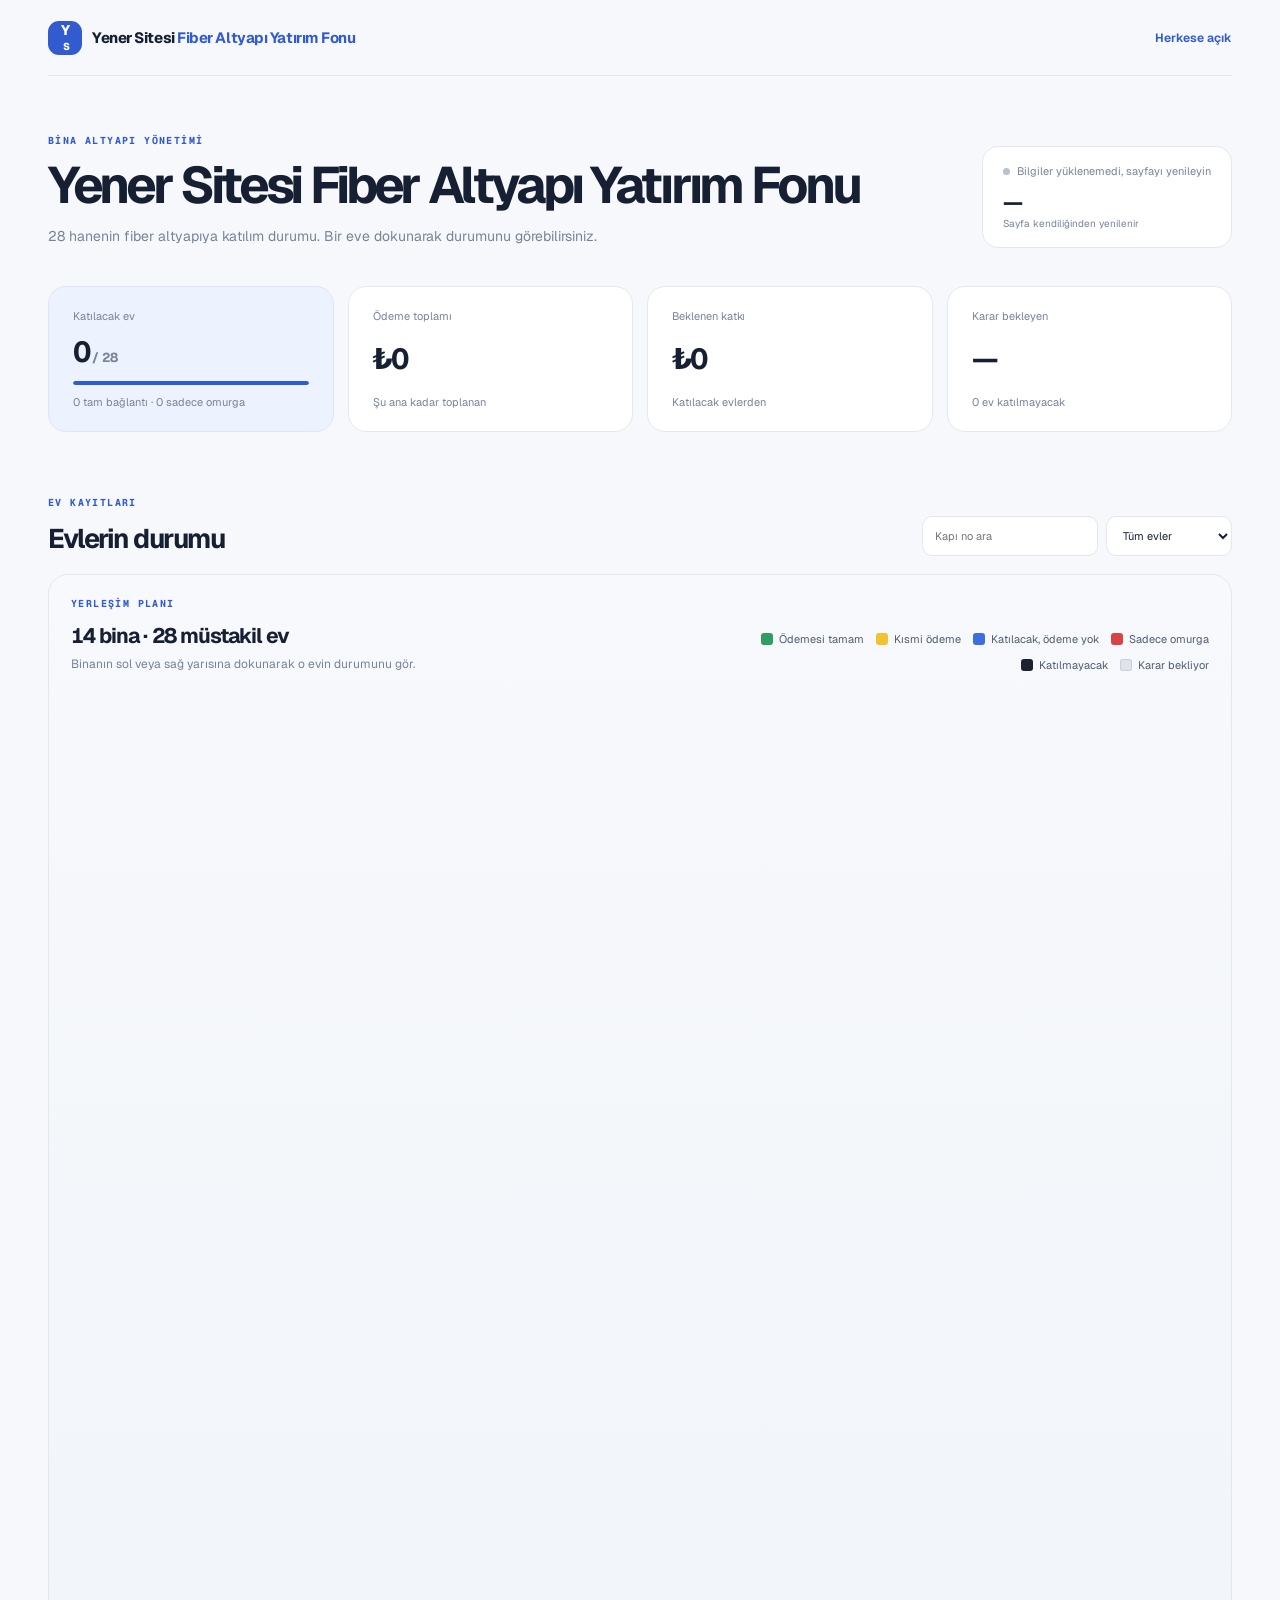
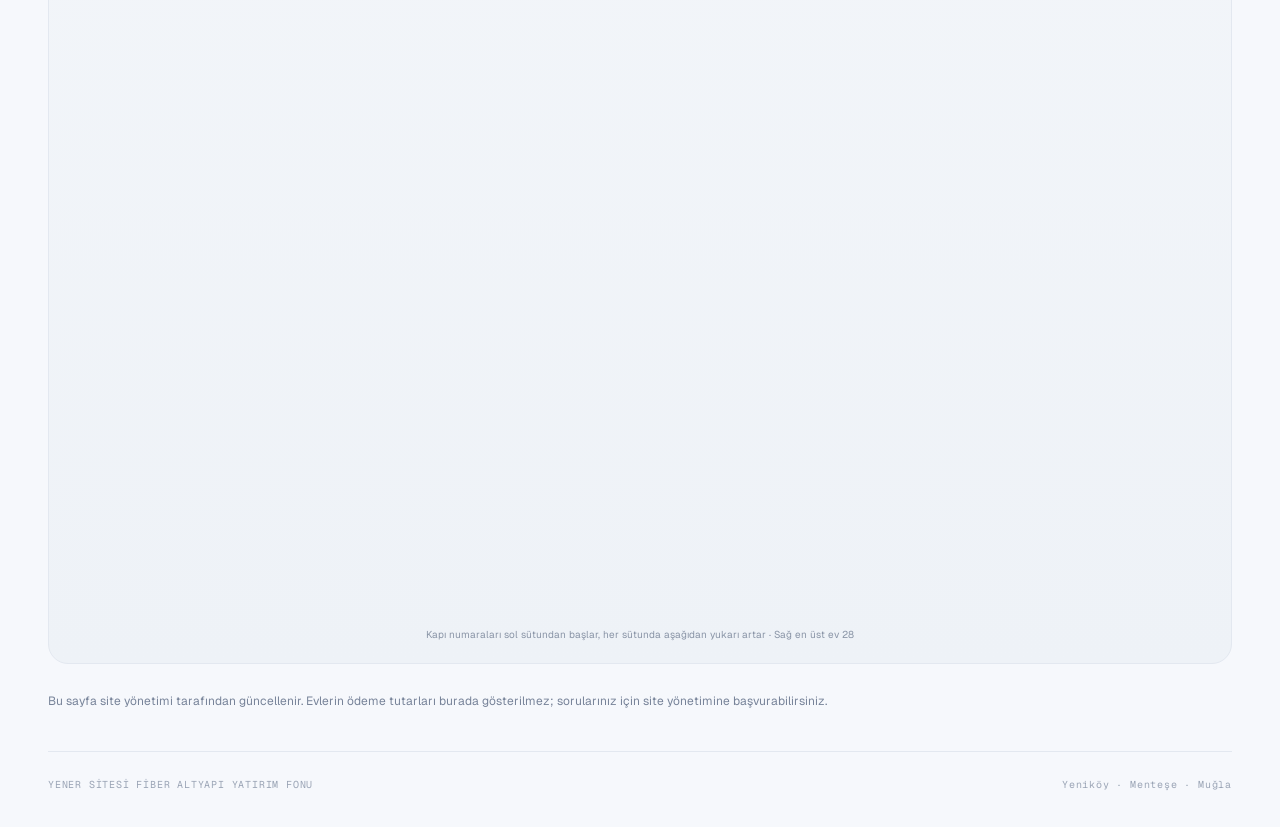
==== index.html @ f3137f31 "Site sayfası ve yönetici paneli: data.json üzerinden canlı güncelleme Co-Authored-By: Claude Opus 5." ====
<!doctype html>
<html lang="tr">
<head>
<meta charset="utf-8">
<meta name="viewport" content="width=device-width,initial-scale=1,viewport-fit=cover">
<title>Yener Sitesi Fiber Katılım Durumu</title>
<meta name="description" content="Yener Sitesi fiber altyapı projesi: 28 hanenin katılım ve ödeme durumu.">
<link rel="preconnect" href="https://fonts.googleapis.com">
<link rel="preconnect" href="https://fonts.gstatic.com" crossorigin>
<link rel="stylesheet" href="https://fonts.googleapis.com/css2?family=Geist:wght@400;500;600;700;800&family=Geist+Mono:wght@500;700&display=swap">
<link rel="stylesheet" href="style.css">

</head>
<body data-mode="public">
<main class="dashboard" id="top">
  <header class="topbar">
    <a class="brand" href="#top"><span class="brand-mark">Y<span>S</span></span><span>Yener Sitesi <b>Fiber Altyapı Yatırım Fonu</b></span></a>
    <div class="top-actions"><span class="mode-chip">Herkese açık</span></div>
  </header>
  <section class="welcome">
    <div>
      <p class="eyebrow">BİNA ALTYAPI YÖNETİMİ</p>
      <h1 id="projectTitle">Yener Sitesi Fiber Altyapı Yatırım Fonu</h1>
      <p class="muted">28 hanenin fiber altyapıya katılım durumu. Bir eve dokunarak durumunu görebilirsiniz.</p>
    </div>
    <div class="welcome-side" aria-live="polite">
      <span class="live-dot wait" id="liveDot"></span><span id="liveText">Yükleniyor…</span>
      <strong id="updatedAt">—</strong>
      <small>Sayfa kendiliğinden yenilenir</small>
    </div>
  </section>
  <section class="metric-grid" aria-label="Özet">
    <article class="metric featured">
      <span>Katılacak ev</span>
      <strong><span id="mJoin">0</span><small> / 28</small></strong>
      <div class="meter"><i id="mMeter"></i></div>
      <small id="mJoinNote">0 tam bağlantı · 0 sadece omurga</small>
    </article>
    <article class="metric"><span>Ödeme toplamı</span><strong id="mPaid">₺0</strong><small>Şu ana kadar toplanan</small></article>
    <article class="metric"><span>Beklenen katkı</span><strong id="mExpected">₺0</strong><small>Katılacak evlerden</small></article>
    <article class="metric"><span>Karar bekleyen</span><strong id="mPending">—</strong><small><span id="mNo">0</span> ev katılmayacak</small></article>
  </section>

  <section class="section-head" id="apartments">
    <div><p class="eyebrow">EV KAYITLARI</p><h2>Evlerin durumu</h2></div>
    <div class="tools">
      <input id="search" aria-label="Kapı no ara" class="search" placeholder="Kapı no ara" inputmode="numeric">
      <select id="filter" aria-label="Duruma göre süz">
        <option value="all">Tüm evler</option>
        <option value="yes">Katılacak</option>
        <option value="backbone">Sadece omurga</option>
        <option value="pending">Karar bekliyor</option>
        <option value="no">Katılmayacak</option>
      </select>
    </div>
  </section>

  <section class="site-plan-wrap">
    <div class="site-plan-head">
      <div>
        <p class="eyebrow">YERLEŞİM PLANI</p>
        <h3>14 bina · 28 müstakil ev</h3>
        <p>Binanın sol veya sağ yarısına dokunarak o evin durumunu gör.</p>
      </div>
      <div class="site-legend">
        <span><i class="lg-full"></i> Ödemesi tamam</span>
        <span><i class="lg-partial"></i> Kısmi ödeme</span>
        <span><i class="lg-yes"></i> Katılacak, ödeme yok</span>
        <span><i class="lg-backbone"></i> Sadece omurga</span>
        <span><i class="lg-no"></i> Katılmayacak</span>
        <span><i class="lg-pending"></i> Karar bekliyor</span>
      </div>
    </div>
    <svg class="site-plan" id="sitePlan" viewBox="90 10 640 1290" role="group" aria-label="14 bina ve 28 evin yerleşim planı"></svg>
    <div class="site-plan-foot">Kapı numaraları sol sütundan başlar, her sütunda aşağıdan yukarı artar · Sağ en üst ev 28</div>
  </section>
  <p class="viewer-note">Bu sayfa site yönetimi tarafından güncellenir. Evlerin ödeme tutarları burada gösterilmez; sorularınız için site yönetimine başvurabilirsiniz.</p>
  <footer><span>YENER SİTESİ FİBER ALTYAPI YATIRIM FONU</span><span>Yeniköy · Menteşe · Muğla</span></footer>
</main>

<div class="modal-backdrop" id="modal" hidden>
  <div class="edit-modal" role="dialog" aria-modal="true" aria-labelledby="editTitle">
    <button type="button" class="modal-close" id="modalClose" aria-label="Kapat">×</button>
    <p class="eyebrow">EV DURUMU</p>
    <h2 id="editTitle"></h2>
    <div class="status-rows" id="viewRows"></div>
  </div>
</div>
<div class="toast" id="toast" role="status" hidden></div>
<script src="app.js"></script>
</body>
</html>
---- style.css ----
/* Yener Sitesi Fiber — ortak stiller. Layout: FiberSite paneli — üst bar, karşılama, metrik kartlar, sayfaya sığan yerleşim planı, maliyet + tahsilat (yönetici), geçmiş (yönetici) */
:root{
  --paper:#f6f8fc;--ink:#172033;--blue:#315bce;--muted:#778399;--line:#e3e8f0;--white:#fff;
  --label:#526078;--faint:#9aa4b5;--field:#fbfcfe;--danger:#b42335;--danger-line:#f2c9ce;
  --h-no:#1d2230;--h-backbone:#d64545;--h-full:#2f9e62;--h-partial:#f1c232;--h-yes:#3d6fdc;--h-pending:#dfe4ec;
  --h-ink-dark:#2a3242;--h-ink-light:#fff;
  --roof-shadow:#b7a28d;--roof-base:#c9b59e;--roof-edge:#9a866f;--house-filtered:#f4f6f9;
  --sans:"Geist",ui-sans-serif,system-ui,-apple-system,"Segoe UI",sans-serif;
  --mono:"Geist Mono",ui-monospace,SFMono-Regular,Menlo,monospace;
  color-scheme:light;
}
html{scroll-behavior:smooth;background:var(--paper)}
body{background:var(--paper);min-height:100vh;color:var(--ink);margin:0;font-family:var(--sans);font-size:14px}
*{box-sizing:border-box}
[hidden]{display:none!important}
button,input,select,textarea{font:inherit}
button{cursor:pointer}
:focus-visible{outline:2px solid var(--blue);outline-offset:2px}
@media (prefers-reduced-motion:reduce){html{scroll-behavior:auto}*{transition:none!important}}

.brand-mark{background:var(--blue);color:#fff;letter-spacing:-.08em;border-radius:11px;place-items:center;width:34px;height:34px;font-size:14px;font-weight:800;display:grid;flex:none}
.brand-mark span{margin-left:1px;font-size:10px;display:inline}
.eyebrow{color:var(--blue);letter-spacing:.14em;margin:0 0 12px;font:700 10px/1.3 var(--mono)}
.muted{color:var(--muted);line-height:1.65}
.settings-form{gap:14px;margin-top:22px;display:grid}
.settings-form label,.edit-modal label{color:var(--label);gap:8px;font-size:12px;font-weight:650;display:grid}
.settings-form input,.settings-form select,.edit-modal input,.edit-modal select,.edit-modal textarea{border:1px solid var(--line);width:100%;height:46px;color:var(--ink);background:var(--field);border-radius:11px;outline:none;padding:0 13px}
.settings-form input:focus,.settings-form select:focus,.edit-modal input:focus,.edit-modal select:focus,.edit-modal textarea:focus{border-color:var(--blue)}
.primary{background:var(--blue);color:#fff;border:0;border-radius:12px;padding:13px 18px;font-size:13px;font-weight:700;transition:transform .2s,box-shadow .2s;box-shadow:0 7px 18px #315bce24}
.primary:hover{transform:translateY(-2px);box-shadow:0 12px 24px #315bce30}
.primary:disabled{opacity:.6;cursor:wait;transform:none}

.dashboard{max-width:1440px;margin:auto;padding-left:max(48px,env(safe-area-inset-left,0px));padding-right:max(48px,env(safe-area-inset-right,0px))}
.topbar{border-bottom:1px solid var(--line);align-items:center;gap:34px;min-height:76px;display:flex}
.brand{color:var(--ink);letter-spacing:-.03em;align-items:center;gap:10px;font-size:15px;font-weight:750;text-decoration:none;display:flex;min-width:0;line-height:1.2}
.brand b{color:var(--blue)}
.topbar nav{gap:28px;margin-left:auto;display:flex}
.topbar nav a{color:var(--muted);font-size:12px;text-decoration:none}
.topbar nav a:hover{color:var(--blue)}
.mode-chip{color:var(--blue);font-size:12px;font-weight:650;white-space:nowrap}

.publish-bar{margin-top:18px;border:1px solid #f0d78a;background:#fff8e1;border-radius:14px;padding:12px 16px;display:flex;align-items:center;justify-content:space-between;gap:12px;font-size:12px;color:#6b5512}
.publish-bar button{background:#6b5512;color:#fff;border:0;border-radius:10px;padding:9px 14px;font-size:12px;font-weight:700;white-space:nowrap}

.welcome{justify-content:space-between;align-items:end;gap:24px;padding:58px 0 38px;display:flex}
.welcome h1{letter-spacing:-.065em;margin:0 0 12px;font-size:clamp(32px,4vw,54px);text-wrap:balance;line-height:1.05}
.welcome .muted{margin:0;font-size:14px;max-width:62ch}
.welcome-side{border:1px solid var(--line);min-width:180px;color:var(--muted);background:#fff;border-radius:16px;padding:17px 20px;font-size:11px}
.welcome-side strong{color:var(--ink);margin-top:10px;font-size:22px;display:block;font-variant-numeric:tabular-nums}
.welcome-side small{font-size:10px}
.live-dot{background:#36a779;border-radius:50%;width:7px;height:7px;margin-right:7px;display:inline-block}
.live-dot.wait{background:#d6a531}
.live-dot.off{background:#b9c1cf}

.metric-grid{grid-template-columns:repeat(4,1fr);gap:14px;display:grid}
.metric{border:1px solid var(--line);background:#fff;border-radius:18px;flex-direction:column;justify-content:space-between;gap:10px;min-height:146px;padding:22px 24px;display:flex;min-width:0}
.metric span,.metric>small{color:var(--muted);font-size:11px}
.metric strong{letter-spacing:-.06em;font-size:29px;font-variant-numeric:tabular-nums;overflow-wrap:anywhere}
.metric strong small{color:var(--muted);font-size:13px;letter-spacing:0}
.metric strong span{font-size:inherit;color:inherit}
.metric.featured{background:#edf2ff;border-color:#dce5ff}
.meter{background:#d9e2f7;border-radius:9px;height:4px;overflow:hidden}
.meter i{background:var(--blue);border-radius:9px;height:100%;transition:width .5s;display:block}

.section-head{justify-content:space-between;align-items:end;margin:64px 0 18px;display:flex}
.section-head h2,.lower-grid h2,.history h2{letter-spacing:-.055em;margin:0;font-size:27px}
.tools{gap:8px;display:flex}
.search,.tools select{border:1px solid var(--line);height:40px;color:var(--ink);background:#fff;border-radius:10px;padding:0 12px;font-size:11px}

.site-plan-wrap{border:1px solid var(--line);background:linear-gradient(#f7f9fc,#eef2f7);border-radius:20px;margin:8px 0 10px;padding:22px}
.site-plan-head{justify-content:space-between;align-items:end;gap:18px;display:flex}
.site-plan-head h3{letter-spacing:-.045em;margin:0;font-size:21px;font-variant-numeric:tabular-nums}
.site-plan-head p:not(.eyebrow){color:var(--muted);margin:7px 0 0;font-size:12px}
.site-legend{color:#4f5b70;flex-wrap:wrap;gap:12px;font-size:11px;display:flex;max-width:520px;justify-content:flex-end}
.site-legend span{white-space:nowrap;align-items:center;gap:6px;display:flex}
.site-legend i{border-radius:3px;width:12px;height:12px;display:inline-block}
.lg-full{background:var(--h-full)}.lg-partial{background:var(--h-partial)}.lg-yes{background:var(--h-yes)}.lg-backbone{background:var(--h-backbone)}.lg-no{background:var(--h-no)}.lg-pending{background:var(--h-pending);box-shadow:inset 0 0 0 1px #c9d0db}
.site-plan{width:100%;max-width:760px;height:auto;margin:14px auto 0;display:block}
.site-plan polygon{cursor:pointer;stroke:#fff;stroke-width:4px;transition:filter .15s}
.site-plan polygon:hover,.site-plan polygon:focus-visible{filter:brightness(.9);stroke:var(--ink);stroke-width:5px;outline:none}
.roof-label{pointer-events:none;font-size:20px;font-weight:800;font-family:var(--sans)}
.building-label{letter-spacing:1px;fill:#8490a2;pointer-events:none;font-size:11px;font-weight:700;font-family:var(--sans)}
.site-plan-foot{text-align:center;color:#8994a6;margin-top:10px;font-size:10px}

.lower-grid{grid-template-columns:1fr 1fr;gap:16px;margin-top:48px;display:grid}
.finance-panel,.payment-panel{border:1px solid var(--line);background:#fff;border-radius:20px;padding:28px;min-width:0}
.finance-panel>.muted,.payment-panel>.muted{margin:8px 0;font-size:12px}
.settings-form .primary{justify-self:start}
.finance-total{color:var(--muted);border-top:1px solid #edf0f5;justify-content:space-between;gap:12px;padding:13px 0;font-size:12px;display:flex}
.finance-totals{margin-top:22px}
.finance-total strong{color:var(--ink);font-size:14px;font-variant-numeric:tabular-nums}

.history{margin:62px 0 40px}
.history .section-head{margin:0 0 20px}
.history ul{border-top:1px solid var(--line);margin:0;padding:0;list-style:none}
.history li{border-bottom:1px solid var(--line);color:var(--label);align-items:center;gap:12px;padding:15px 4px;font-size:12px;display:flex}
.history time{color:var(--faint);margin-left:auto;font-size:10px;white-space:nowrap}
.history-dot{background:var(--blue);border-radius:50%;width:7px;height:7px;flex:none}
.payments-history{border-top:1px solid var(--line);margin-top:28px;padding-top:22px}
.payments-history h3{letter-spacing:-.04em;margin:0 0 14px;font-size:17px}
.payment-list{grid-template-columns:repeat(2,minmax(0,1fr));gap:8px;display:grid}
.payment-list>div{border:1px solid var(--line);background:#fff;border-radius:12px;justify-content:space-between;align-items:center;gap:12px;padding:12px 14px;display:flex}
.payment-list b{font-size:11px;display:block}
.payment-list small{color:var(--muted);margin-top:4px;font-size:9px;display:block}
.payment-list strong{white-space:nowrap;font-size:12px;font-variant-numeric:tabular-nums}

.costs{margin-top:64px}
.costs .section-head{margin:0 0 18px}
.cost-cards{grid-template-columns:repeat(3,1fr);gap:14px;display:grid}
.cost-card{border:1px solid var(--line);background:#fff;border-radius:18px;padding:20px 22px;display:grid;gap:6px;min-width:0}
.cost-card span{color:var(--muted);font-size:11px}
.cost-card strong{letter-spacing:-.05em;font-size:26px;font-variant-numeric:tabular-nums}
.cost-card small{color:var(--muted);font-size:11px;font-variant-numeric:tabular-nums}
.cost-card.omurga{border-color:#f3c9c9;background:#fff6f6}.cost-card.omurga strong{color:#b23434}
.cost-card.bag{border-color:#cfdcfb;background:#f4f7ff}.cost-card.bag strong{color:var(--blue)}
.calc{margin-top:14px;grid-template-columns:minmax(0,1fr) minmax(0,1.3fr);gap:14px;display:grid}
.calc-box{border:1px solid var(--line);background:#fff;border-radius:18px;padding:22px;min-width:0}
.calc-box h3{margin:0 0 4px;font-size:17px;letter-spacing:-.04em}
.calc-box>p{margin:0 0 16px;color:var(--muted);font-size:12px;line-height:1.55}
.calc-inputs{display:grid;gap:12px}
.calc-inputs label{display:grid;gap:6px;color:var(--label);font-size:12px;font-weight:650}
.calc-inputs input{border:1px solid var(--line);height:44px;border-radius:11px;padding:0 13px;background:var(--field);color:var(--ink);font-variant-numeric:tabular-nums}
.linkish{background:0 0;border:0;color:var(--blue);font-size:12px;font-weight:650;padding:0;justify-self:start}
.price-row{display:flex;justify-content:space-between;align-items:baseline;gap:12px;padding:11px 0;border-top:1px solid #edf0f5;font-size:12px;color:var(--muted)}
.price-row:first-of-type{border-top:0;padding-top:0}
.price-row strong{color:var(--ink);font-size:15px;font-variant-numeric:tabular-nums;white-space:nowrap}
.price-row.big strong{font-size:22px;letter-spacing:-.04em}
.price-row.big.red strong{color:#b23434}
.next-hint{margin-top:12px;border-radius:12px;background:#eef8f2;color:#1e7a4f;padding:12px 14px;font-size:12px;line-height:1.5}
.table-wrap{overflow-x:auto;border:1px solid var(--line);border-radius:14px;background:#fff}
.cost-table{width:100%;border-collapse:collapse;font-size:12px;font-variant-numeric:tabular-nums}
.cost-table th{background:#f7f9fc;color:var(--label);font-weight:650;text-align:left;padding:10px 12px;border-bottom:1px solid var(--line);white-space:nowrap}
.cost-table td{padding:9px 12px;border-bottom:1px solid #eef1f6;vertical-align:top}
.cost-table td.num,.cost-table th.num{text-align:right;white-space:nowrap}
.cost-table td.pos{font-family:var(--mono);font-size:10px;color:var(--muted);white-space:nowrap}
.cost-table tr.cur td{background:#edf2ff;font-weight:700}
.cost-table tr.next td{background:#eef8f2}
.cost-table tfoot td{font-weight:700;background:#f7f9fc;border-bottom:0}
.cost-sub{margin:26px 0 10px;font-size:15px;letter-spacing:-.03em}
.cost-note{color:var(--muted);font-size:11px;line-height:1.55;margin:8px 0 0}
details.items{margin-top:12px;border:1px solid var(--line);border-radius:14px;background:#fff}
details.items summary{cursor:pointer;padding:14px 16px;font-weight:650;font-size:13px;display:flex;justify-content:space-between;gap:12px}
details.items summary b{font-variant-numeric:tabular-nums;white-space:nowrap}
details.items .table-wrap{border:0;border-top:1px solid var(--line);border-radius:0 0 14px 14px}
.suggest{display:flex;justify-content:space-between;align-items:center;gap:10px;font-size:11px;color:var(--muted);margin-top:-6px}
.viewer-note{margin:28px 0 40px;color:var(--muted);font-size:12px;line-height:1.6}
footer{border-top:1px solid var(--line);color:var(--faint);letter-spacing:.08em;justify-content:space-between;gap:12px;padding:26px 0 36px;font:10px var(--mono);display:flex}

.modal-backdrop{z-index:20;-webkit-backdrop-filter:blur(8px);backdrop-filter:blur(8px);background:#17203370;place-items:center;padding:20px;display:grid;position:fixed;inset:0}
.edit-modal{background:#fff;border-radius:22px;gap:15px;width:min(460px,100%);max-height:90dvh;padding:32px;display:grid;position:relative;overflow:auto;box-shadow:0 30px 100px #101c3333}
.edit-modal h2{letter-spacing:-.05em;margin:0 0 4px;font-size:28px;padding-right:24px}
.edit-modal textarea{resize:vertical;height:90px;padding:12px}
.modal-close{color:var(--muted);background:0 0;border:0;font-size:24px;position:absolute;top:16px;right:20px;line-height:1}
.status-rows{display:grid;gap:10px}
.status-row{display:flex;align-items:center;justify-content:space-between;gap:12px;border:1px solid var(--line);border-radius:12px;padding:12px 14px;font-size:12px;color:var(--label)}
.status-row b{display:flex;align-items:center;gap:8px;color:var(--ink);font-size:13px;text-align:right}
.status-row i{width:12px;height:12px;border-radius:3px;display:inline-block;flex:none}
.toast{z-index:30;background:#fff;border:1px solid var(--danger-line);color:var(--danger);font-size:12px;border-radius:12px;padding:14px 18px;position:fixed;bottom:calc(24px + env(safe-area-inset-bottom,0px));right:calc(24px + env(safe-area-inset-right,0px));max-width:min(360px,calc(100vw - 48px));box-shadow:0 10px 40px #17203320}
.toast.ok{border-color:#bfe6cf;color:#1e7a4f}

@media (max-width:1000px){
  .dashboard{padding-left:max(24px,env(safe-area-inset-left,0px));padding-right:max(24px,env(safe-area-inset-right,0px))}
  .metric-grid{grid-template-columns:repeat(2,1fr)}
  .lower-grid{grid-template-columns:1fr}
  .welcome{align-items:start;gap:20px}
  .welcome-side{min-width:140px}
  .topbar{gap:18px}.topbar nav{gap:14px}
  .site-plan-head{display:block}
  .site-legend{justify-content:flex-start;margin-top:14px;max-width:none}
  .cost-cards{grid-template-columns:1fr}
  .calc{grid-template-columns:1fr}
}
@media (max-width:640px){
  .dashboard{padding-left:max(16px,env(safe-area-inset-left,0px));padding-right:max(16px,env(safe-area-inset-right,0px))}
  .topbar{gap:10px;min-height:64px;padding-block:10px}
  .brand{font-size:13px}
  .topbar nav{display:none}
  .mode-chip{margin-left:auto;font-size:10px}
  .welcome{padding:32px 0 22px;display:block}
  .welcome-side{margin-top:22px}
  .metric-grid{gap:9px}
  .metric{min-height:128px;padding:16px}
  .metric strong{font-size:22px}
  .section-head{margin:44px 0 14px;display:block}
  .tools{margin-top:16px}
  .tools>*{flex:1;min-width:0}
  .lower-grid{margin-top:32px}
  .finance-panel,.payment-panel{padding:22px}
  .history li{flex-wrap:wrap;align-items:flex-start}
  .history time{width:100%;margin-left:19px}
  .history li span:nth-child(2){max-width:calc(100% - 30px)}
  .payment-list{grid-template-columns:1fr}
  footer{font-size:8px;flex-direction:column}
  .site-plan-wrap{padding:16px 10px}
  .site-legend{gap:9px 12px}
  .publish-bar{flex-direction:column;align-items:stretch}
}

/* --- GitHub sürümü ekleri --- */
.login-wrap{min-height:70vh;display:grid;place-items:center;padding-block:40px}
.login-card{width:min(440px,100%);background:#fff;border:1px solid var(--line);border-radius:22px;padding:30px;display:grid;gap:14px;box-shadow:0 20px 60px #17203314}
.login-card h1{margin:0;font-size:26px;letter-spacing:-.05em}
.login-card p{margin:0;color:var(--muted);font-size:12px;line-height:1.6}
.login-card label{display:grid;gap:6px;color:var(--label);font-size:12px;font-weight:650}
.login-card input[type=password],.login-card input[type=text]{border:1px solid var(--line);height:46px;border-radius:11px;padding:0 13px;background:var(--field);color:var(--ink)}
.login-card .check{display:flex;align-items:center;gap:8px;font-weight:500}
.login-err{color:var(--danger);font-size:12px;min-height:1em;margin:0}
.save-chip{font-size:11px;color:var(--muted);display:flex;align-items:center;gap:6px}
.top-actions{display:flex;align-items:center;gap:14px;margin-left:auto}
.top-actions a,.top-actions button{color:var(--muted);font-size:12px;text-decoration:none;background:0 0;border:0;padding:0}
.top-actions a:hover,.top-actions button:hover{color:var(--blue)}
.topbar nav{margin-left:0}
.settings-grid{grid-template-columns:1fr 1fr;gap:16px;margin-top:16px;display:grid}
@media (max-width:1000px){.settings-grid{grid-template-columns:1fr}}
@media (max-width:640px){.top-actions{gap:10px}.top-actions .hide-sm{display:none}}
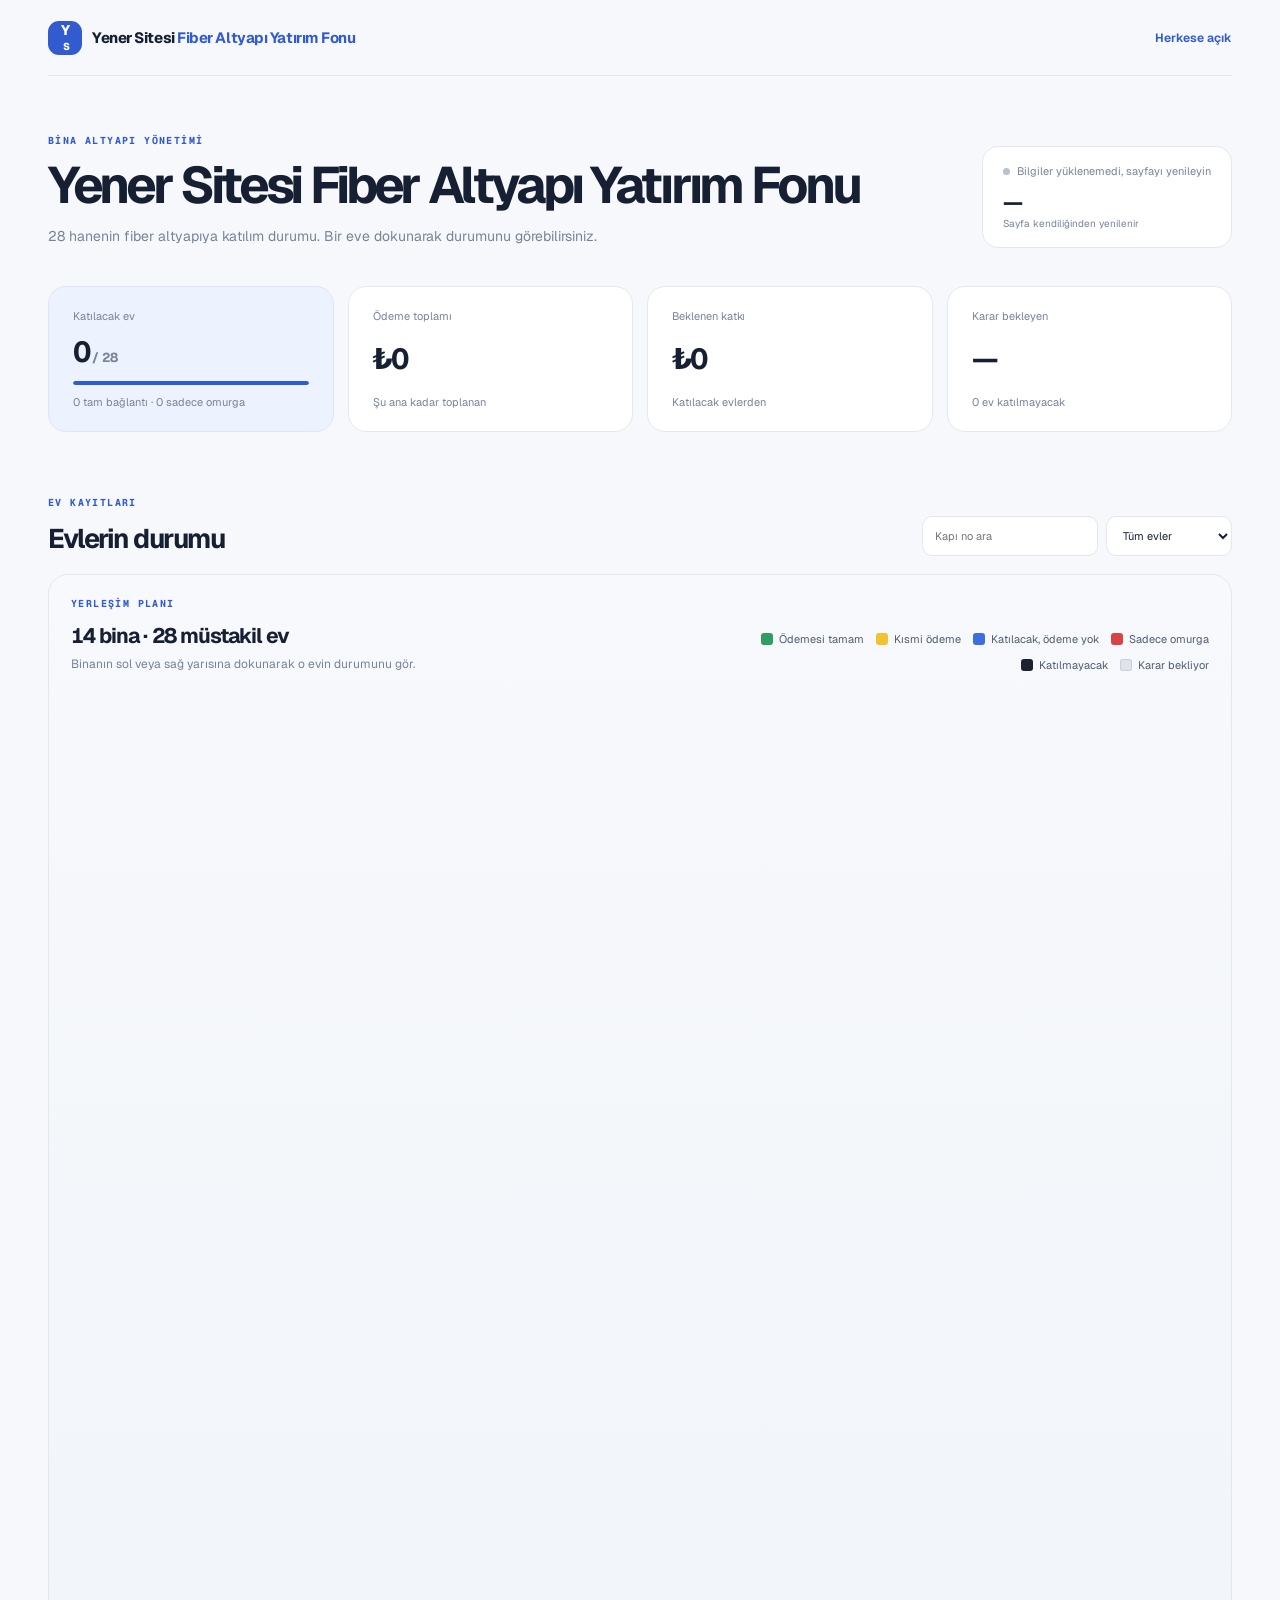
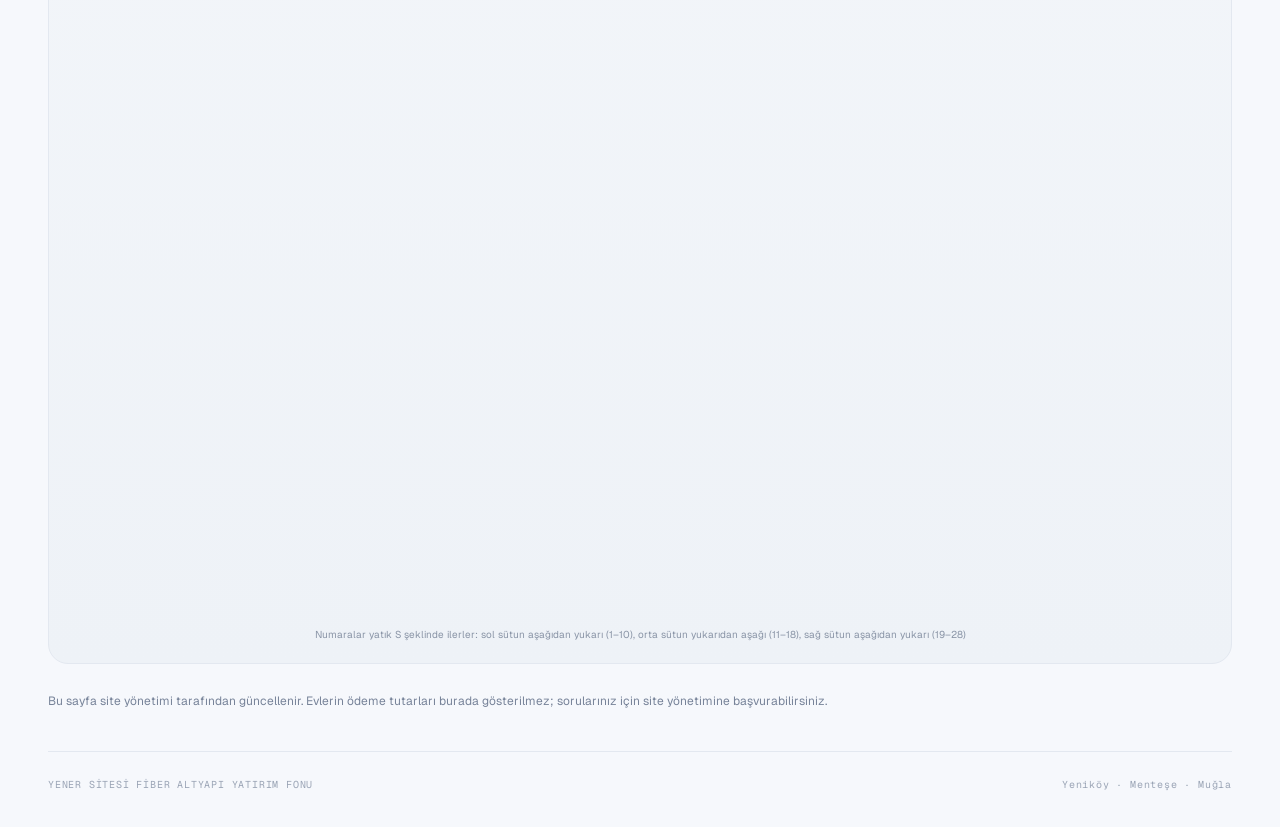
==== commit 345f4536: "Kapı numaraları yatık S şeklinde: orta sütun yukarıdan aşağı 11–18, kayıtlar evlerle taşındı Co-Auth" ====
--- a/index.html
+++ b/index.html
@@ -8,7 +8,7 @@
 <link rel="preconnect" href="https://fonts.googleapis.com">
 <link rel="preconnect" href="https://fonts.gstatic.com" crossorigin>
 <link rel="stylesheet" href="https://fonts.googleapis.com/css2?family=Geist:wght@400;500;600;700;800&family=Geist+Mono:wght@500;700&display=swap">
-<link rel="stylesheet" href="style.css">
+<link rel="stylesheet" href="style.css?v=4">
 
 </head>
 <body data-mode="public">
@@ -72,7 +72,7 @@
       </div>
     </div>
     <svg class="site-plan" id="sitePlan" viewBox="90 10 640 1290" role="group" aria-label="14 bina ve 28 evin yerleşim planı"></svg>
-    <div class="site-plan-foot">Kapı numaraları sol sütundan başlar, her sütunda aşağıdan yukarı artar · Sağ en üst ev 28</div>
+    <div class="site-plan-foot">Numaralar yatık S şeklinde ilerler: sol sütun aşağıdan yukarı (1–10), orta sütun yukarıdan aşağı (11–18), sağ sütun aşağıdan yukarı (19–28)</div>
   </section>
   <p class="viewer-note">Bu sayfa site yönetimi tarafından güncellenir. Evlerin ödeme tutarları burada gösterilmez; sorularınız için site yönetimine başvurabilirsiniz.</p>
   <footer><span>YENER SİTESİ FİBER ALTYAPI YATIRIM FONU</span><span>Yeniköy · Menteşe · Muğla</span></footer>
@@ -87,6 +87,6 @@
   </div>
 </div>
 <div class="toast" id="toast" role="status" hidden></div>
-<script src="app.js"></script>
+<script src="app.js?v=4"></script>
 </body>
 </html>
--- a/style.css
+++ b/style.css
@@ -213,3 +213,21 @@
 .settings-grid{grid-template-columns:1fr 1fr;gap:16px;margin-top:16px;display:grid}
 @media (max-width:1000px){.settings-grid{grid-template-columns:1fr}}
 @media (max-width:640px){.top-actions{gap:10px}.top-actions .hide-sm{display:none}}
+.cost-cards.four{grid-template-columns:repeat(4,1fr)}
+.split-bar{display:flex;height:14px;border-radius:8px;overflow:hidden;margin-top:12px;background:var(--line)}
+.split-bar i{display:block;height:100%}
+.split-bar .s-mal{background:var(--h-yes)}.split-bar .s-isc{background:#e08a2e}.split-bar .s-kdv{background:#9aa4b5}
+.bar-col{width:22%;min-width:120px}
+.bar-track{height:8px;border-radius:5px;background:#eef1f6;overflow:hidden}
+.bar-track i{display:block;height:100%;border-radius:5px;background:var(--blue)}
+.bar-track i.isc{background:#e08a2e}
+.tag{display:inline-block;font-size:10px;font-weight:650;border-radius:6px;padding:2px 7px;white-space:nowrap}
+.tag.mal{background:#e8efff;color:#2f55b8}.tag.isc{background:#fdf0e2;color:#a4561a}
+.tag.om{background:#fdeaea;color:#a83232}.tag.bag{background:#eef1f6;color:#4f5b70}
+.cost-table tr.zero td{color:var(--faint)}
+@media (max-width:1000px){.cost-cards.four{grid-template-columns:repeat(2,1fr)}}
+@media (max-width:640px){.cost-cards.four{grid-template-columns:1fr}}
+#allItemsBody td:nth-child(3){min-width:220px}
+.split-legend{justify-content:flex-start;margin-top:8px;max-width:none}
+.qr-box{margin-top:16px;padding:14px;background:#fff;border:1px solid var(--line);border-radius:14px;width:fit-content}
+.qr-box img,.qr-box canvas{display:block;max-width:100%}
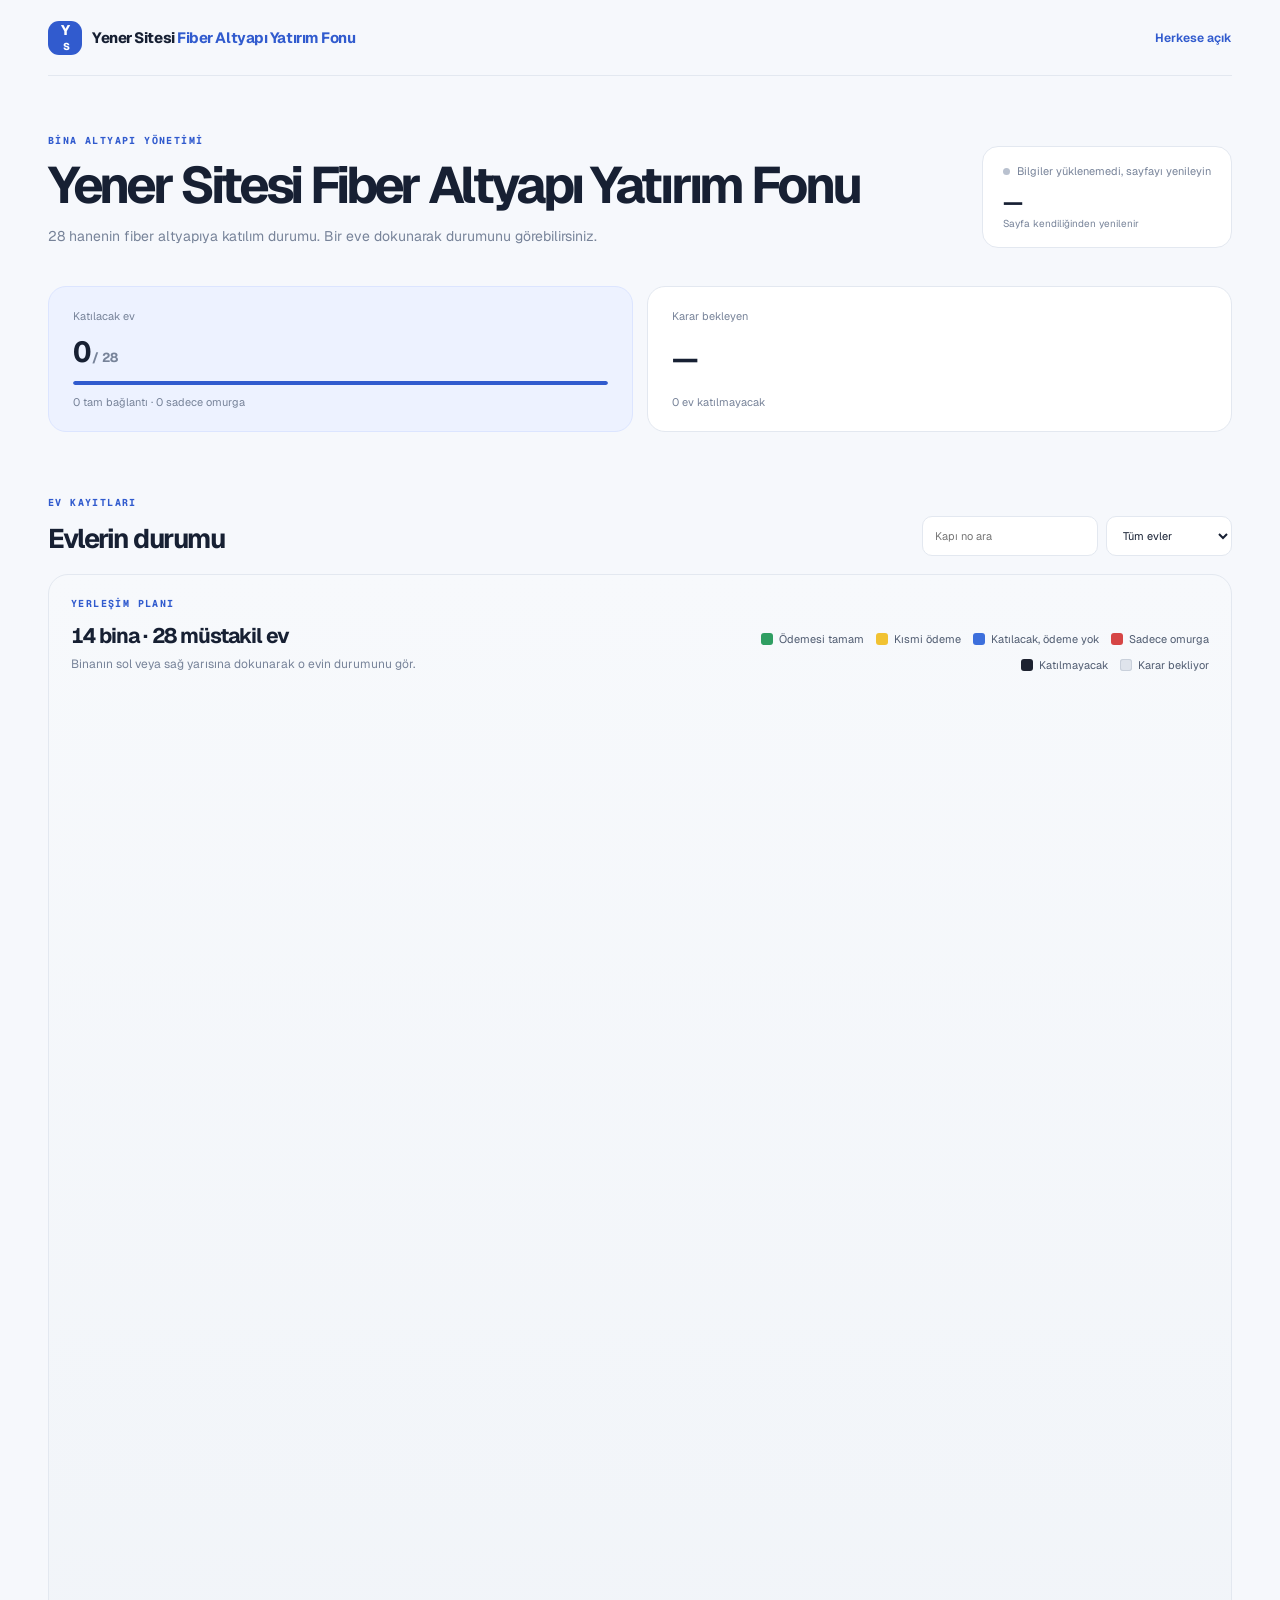
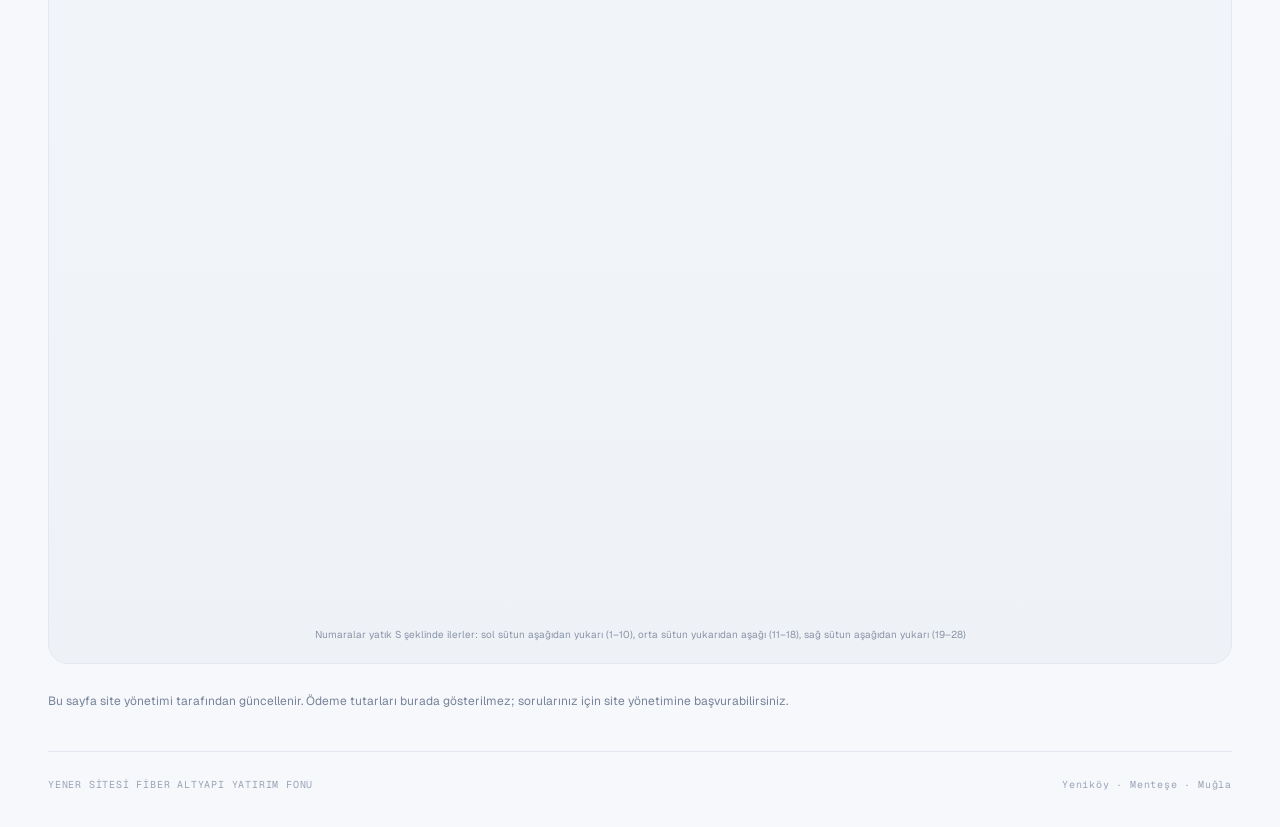
==== commit cd2b0aee: "Site sayfasından ödeme toplamı ve beklenen katkı kaldırıldı; tutarlar herkese açık veriye yazılmıyor" ====
--- a/index.html
+++ b/index.html
@@ -8,7 +8,7 @@
 <link rel="preconnect" href="https://fonts.googleapis.com">
 <link rel="preconnect" href="https://fonts.gstatic.com" crossorigin>
 <link rel="stylesheet" href="https://fonts.googleapis.com/css2?family=Geist:wght@400;500;600;700;800&family=Geist+Mono:wght@500;700&display=swap">
-<link rel="stylesheet" href="style.css?v=4">
+<link rel="stylesheet" href="style.css?v=5">
 
 </head>
 <body data-mode="public">
@@ -29,15 +29,13 @@
       <small>Sayfa kendiliğinden yenilenir</small>
     </div>
   </section>
-  <section class="metric-grid" aria-label="Özet">
+  <section class="metric-grid two" aria-label="Özet">
     <article class="metric featured">
       <span>Katılacak ev</span>
       <strong><span id="mJoin">0</span><small> / 28</small></strong>
       <div class="meter"><i id="mMeter"></i></div>
       <small id="mJoinNote">0 tam bağlantı · 0 sadece omurga</small>
     </article>
-    <article class="metric"><span>Ödeme toplamı</span><strong id="mPaid">₺0</strong><small>Şu ana kadar toplanan</small></article>
-    <article class="metric"><span>Beklenen katkı</span><strong id="mExpected">₺0</strong><small>Katılacak evlerden</small></article>
     <article class="metric"><span>Karar bekleyen</span><strong id="mPending">—</strong><small><span id="mNo">0</span> ev katılmayacak</small></article>
   </section>
 
@@ -74,7 +72,7 @@
     <svg class="site-plan" id="sitePlan" viewBox="90 10 640 1290" role="group" aria-label="14 bina ve 28 evin yerleşim planı"></svg>
     <div class="site-plan-foot">Numaralar yatık S şeklinde ilerler: sol sütun aşağıdan yukarı (1–10), orta sütun yukarıdan aşağı (11–18), sağ sütun aşağıdan yukarı (19–28)</div>
   </section>
-  <p class="viewer-note">Bu sayfa site yönetimi tarafından güncellenir. Evlerin ödeme tutarları burada gösterilmez; sorularınız için site yönetimine başvurabilirsiniz.</p>
+  <p class="viewer-note">Bu sayfa site yönetimi tarafından güncellenir. Ödeme tutarları burada gösterilmez; sorularınız için site yönetimine başvurabilirsiniz.</p>
   <footer><span>YENER SİTESİ FİBER ALTYAPI YATIRIM FONU</span><span>Yeniköy · Menteşe · Muğla</span></footer>
 </main>
 
@@ -87,6 +85,6 @@
   </div>
 </div>
 <div class="toast" id="toast" role="status" hidden></div>
-<script src="app.js?v=4"></script>
+<script src="app.js?v=5"></script>
 </body>
 </html>
--- a/style.css
+++ b/style.css
@@ -231,3 +231,4 @@
 .split-legend{justify-content:flex-start;margin-top:8px;max-width:none}
 .qr-box{margin-top:16px;padding:14px;background:#fff;border:1px solid var(--line);border-radius:14px;width:fit-content}
 .qr-box img,.qr-box canvas{display:block;max-width:100%}
+.metric-grid.two{grid-template-columns:repeat(2,1fr)}
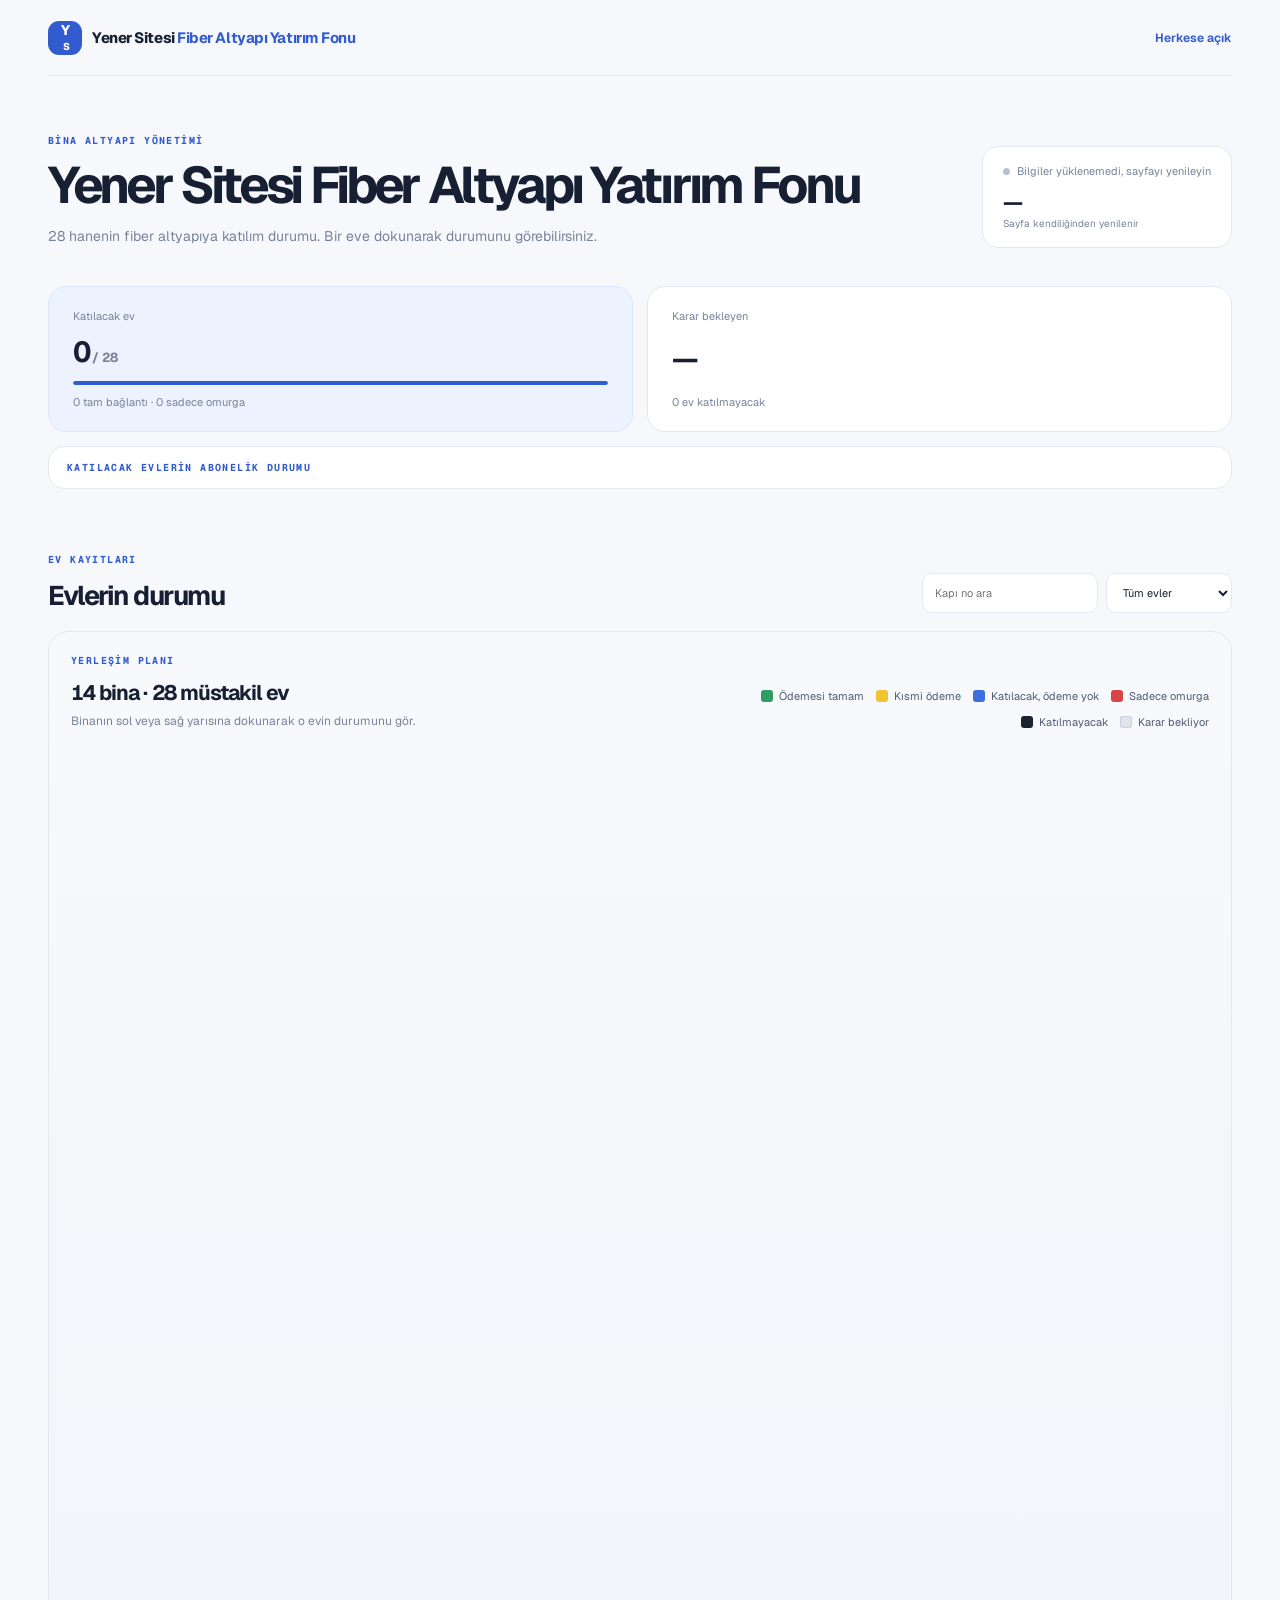
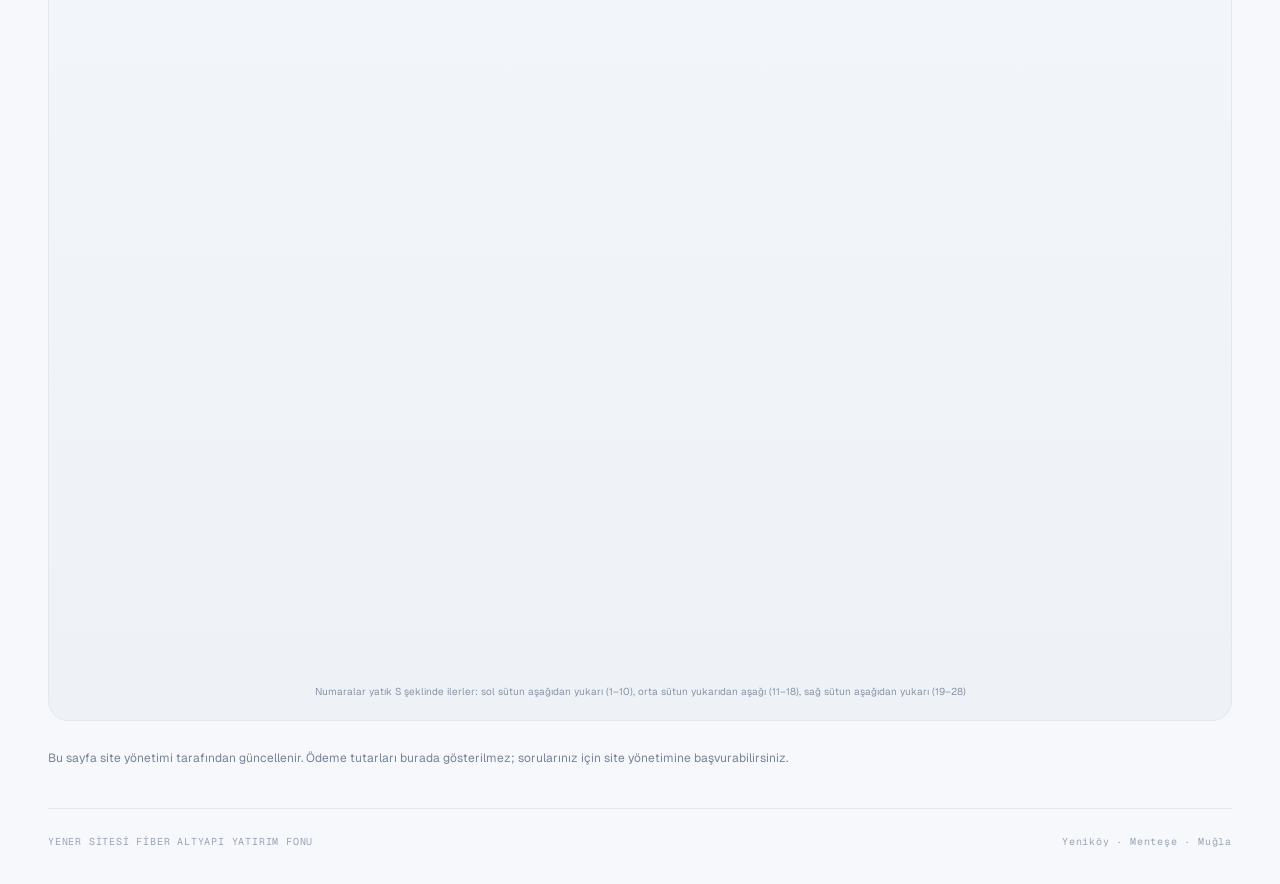
==== commit 4ad1d72a: "Evlere abonelik durumu: yeni abone, zaten TT, TT'ye geçecek, sadece bağlantı (herkese açık) Co-Autho" ====
--- a/index.html
+++ b/index.html
@@ -8,7 +8,7 @@
 <link rel="preconnect" href="https://fonts.googleapis.com">
 <link rel="preconnect" href="https://fonts.gstatic.com" crossorigin>
 <link rel="stylesheet" href="https://fonts.googleapis.com/css2?family=Geist:wght@400;500;600;700;800&family=Geist+Mono:wght@500;700&display=swap">
-<link rel="stylesheet" href="style.css?v=5">
+<link rel="stylesheet" href="style.css?v=6">
 
 </head>
 <body data-mode="public">
@@ -37,6 +37,11 @@
       <small id="mJoinNote">0 tam bağlantı · 0 sadece omurga</small>
     </article>
     <article class="metric"><span>Karar bekleyen</span><strong id="mPending">—</strong><small><span id="mNo">0</span> ev katılmayacak</small></article>
+  </section>
+
+  <section class="sub-strip" aria-label="Abonelik durumu">
+    <span class="eyebrow">KATILACAK EVLERİN ABONELİK DURUMU</span>
+    <div id="subSummary" class="sub-items"></div>
   </section>
 
   <section class="section-head" id="apartments">
@@ -85,6 +90,6 @@
   </div>
 </div>
 <div class="toast" id="toast" role="status" hidden></div>
-<script src="app.js?v=5"></script>
+<script src="app.js?v=6"></script>
 </body>
 </html>
--- a/style.css
+++ b/style.css
@@ -232,3 +232,7 @@
 .qr-box{margin-top:16px;padding:14px;background:#fff;border:1px solid var(--line);border-radius:14px;width:fit-content}
 .qr-box img,.qr-box canvas{display:block;max-width:100%}
 .metric-grid.two{grid-template-columns:repeat(2,1fr)}
+.sub-strip{margin-top:14px;border:1px solid var(--line);background:#fff;border-radius:16px;padding:14px 18px;display:flex;flex-wrap:wrap;align-items:center;gap:10px 22px}
+.sub-strip .eyebrow{margin:0}
+.sub-items{display:flex;flex-wrap:wrap;gap:8px 18px;font-size:12px;color:var(--label)}
+.sub-items b{color:var(--ink);font-size:15px;font-variant-numeric:tabular-nums;margin-right:3px}
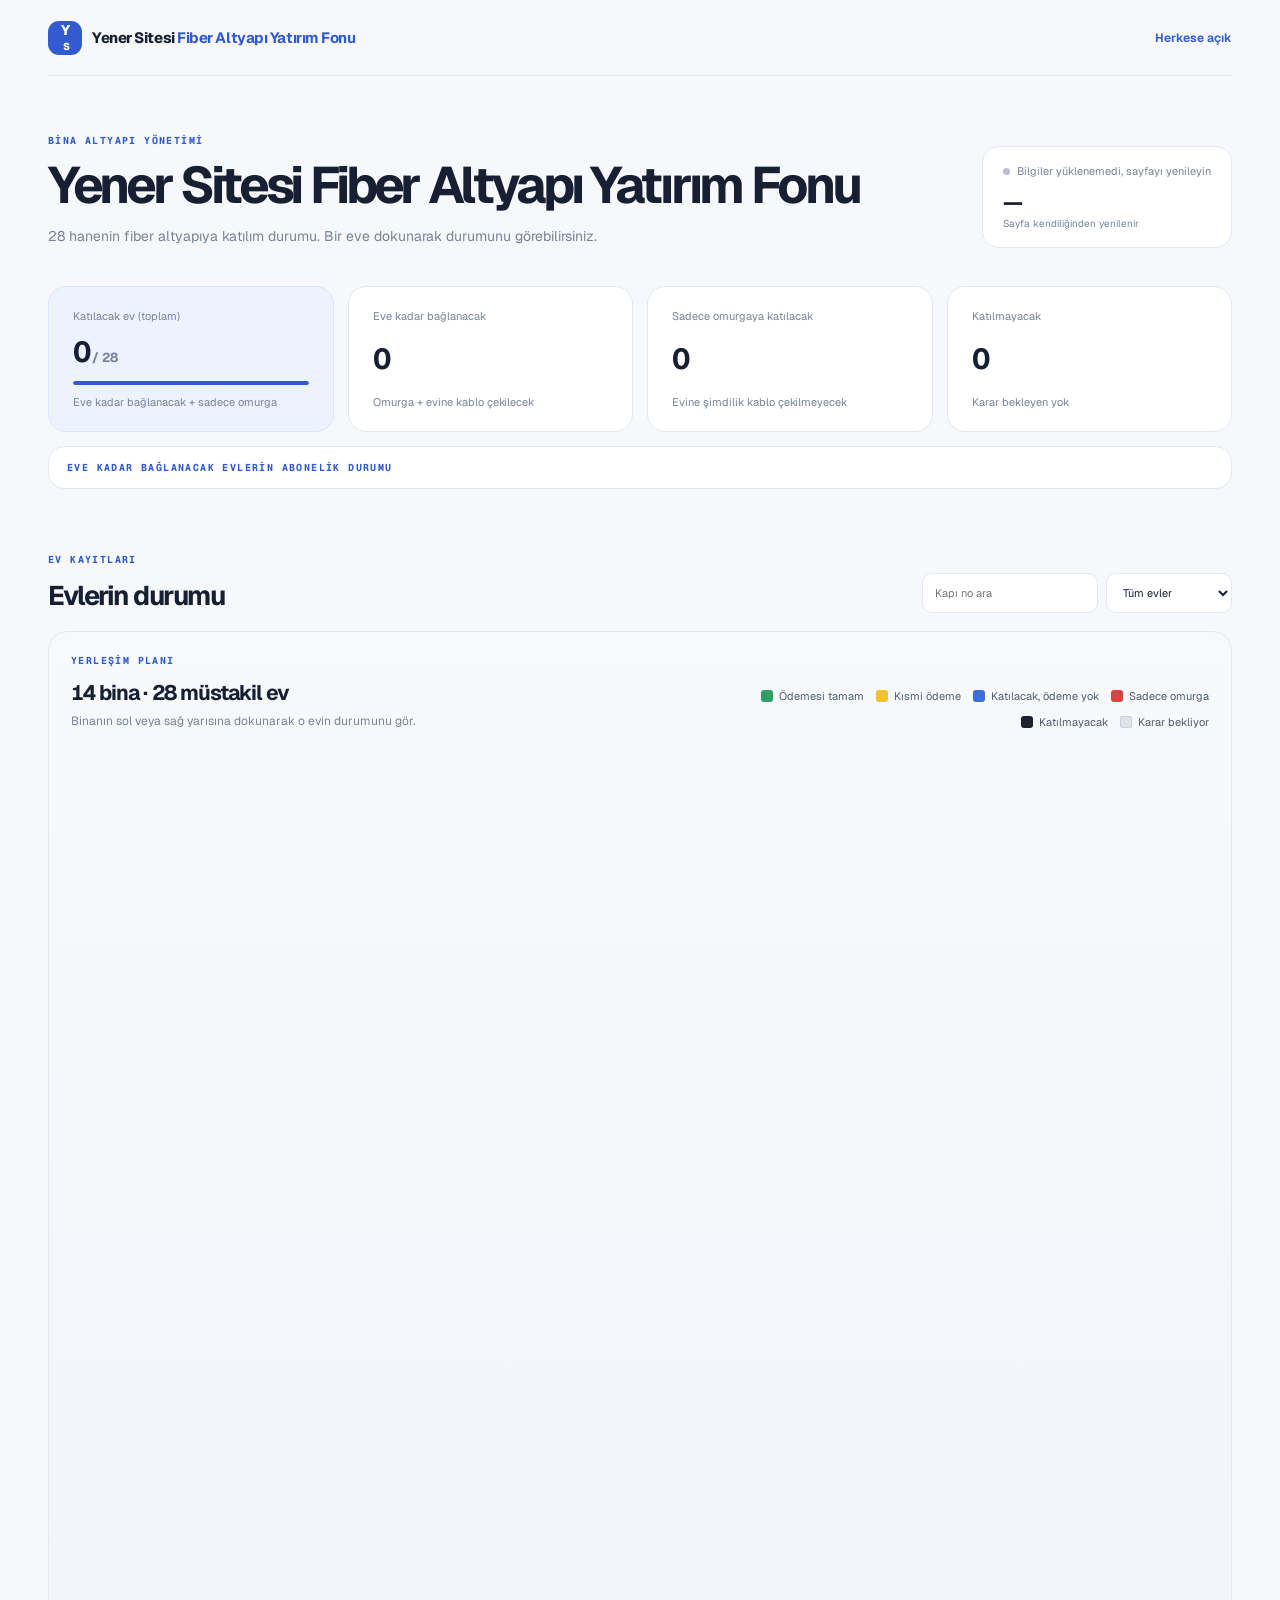
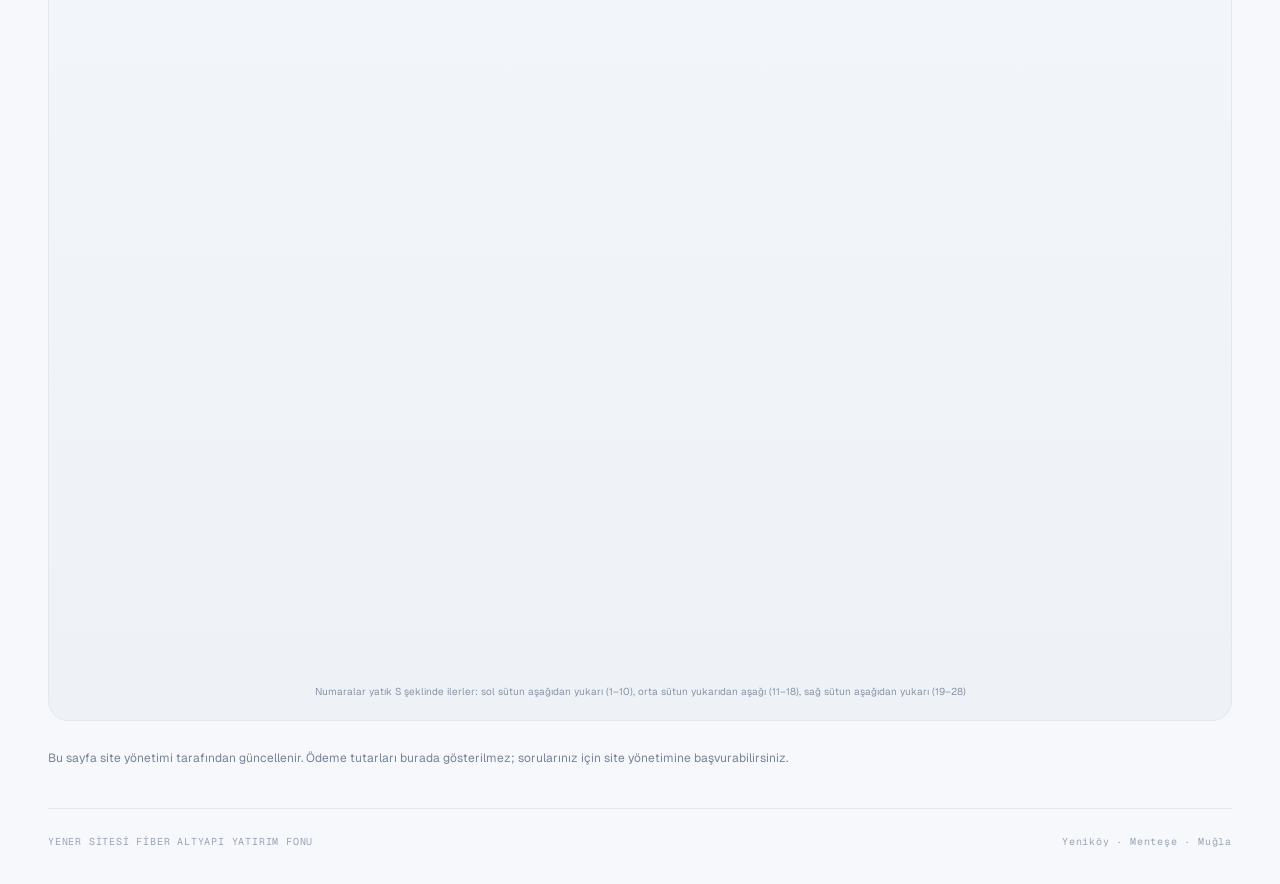
==== commit 851712c2: "Katılımcılar ayrı kartlarda: eve kadar bağlanacak ve sadece omurga Co-Authored-By: Claude Opus 5.5 <" ====
--- a/index.html
+++ b/index.html
@@ -8,7 +8,7 @@
 <link rel="preconnect" href="https://fonts.googleapis.com">
 <link rel="preconnect" href="https://fonts.gstatic.com" crossorigin>
 <link rel="stylesheet" href="https://fonts.googleapis.com/css2?family=Geist:wght@400;500;600;700;800&family=Geist+Mono:wght@500;700&display=swap">
-<link rel="stylesheet" href="style.css?v=6">
+<link rel="stylesheet" href="style.css?v=7">
 
 </head>
 <body data-mode="public">
@@ -29,18 +29,20 @@
       <small>Sayfa kendiliğinden yenilenir</small>
     </div>
   </section>
-  <section class="metric-grid two" aria-label="Özet">
+  <section class="metric-grid" aria-label="Özet">
     <article class="metric featured">
-      <span>Katılacak ev</span>
+      <span>Katılacak ev (toplam)</span>
       <strong><span id="mJoin">0</span><small> / 28</small></strong>
       <div class="meter"><i id="mMeter"></i></div>
-      <small id="mJoinNote">0 tam bağlantı · 0 sadece omurga</small>
+      <small>Eve kadar bağlanacak + sadece omurga</small>
     </article>
-    <article class="metric"><span>Karar bekleyen</span><strong id="mPending">—</strong><small><span id="mNo">0</span> ev katılmayacak</small></article>
+    <article class="metric"><span>Eve kadar bağlanacak</span><strong id="mYes">0</strong><small>Omurga + evine kablo çekilecek</small></article>
+    <article class="metric"><span>Sadece omurgaya katılacak</span><strong id="mBb">0</strong><small>Evine şimdilik kablo çekilmeyecek</small></article>
+    <article class="metric"><span>Katılmayacak</span><strong id="mNo">0</strong><small id="mPendingNote">Karar bekleyen yok</small></article>
   </section>
 
   <section class="sub-strip" aria-label="Abonelik durumu">
-    <span class="eyebrow">KATILACAK EVLERİN ABONELİK DURUMU</span>
+    <span class="eyebrow">EVE KADAR BAĞLANACAK EVLERİN ABONELİK DURUMU</span>
     <div id="subSummary" class="sub-items"></div>
   </section>
 
@@ -90,6 +92,6 @@
   </div>
 </div>
 <div class="toast" id="toast" role="status" hidden></div>
-<script src="app.js?v=6"></script>
+<script src="app.js?v=7"></script>
 </body>
 </html>
--- a/style.css
+++ b/style.css
@@ -236,3 +236,4 @@
 .sub-strip .eyebrow{margin:0}
 .sub-items{display:flex;flex-wrap:wrap;gap:8px 18px;font-size:12px;color:var(--label)}
 .sub-items b{color:var(--ink);font-size:15px;font-variant-numeric:tabular-nums;margin-right:3px}
+.money-row{margin-top:14px}
